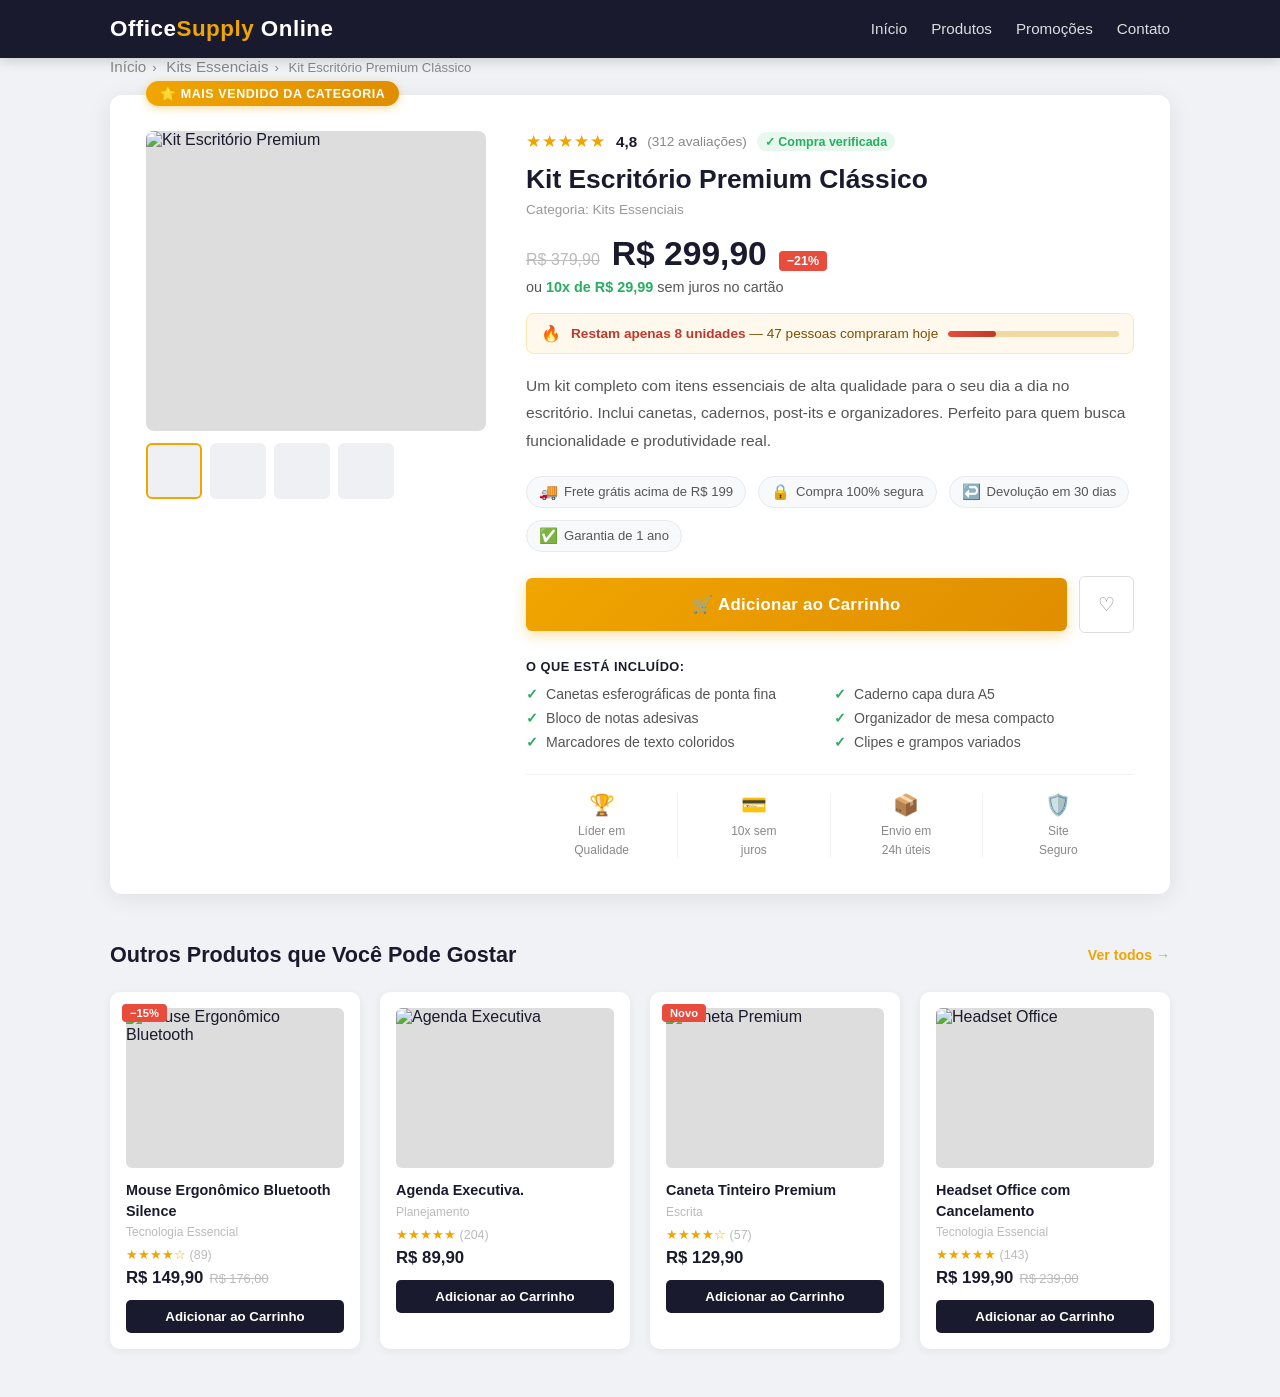
==== variant/index.html @ 4d8d6cfc "fix: renomeia HTMLs para index.html" ====
<!DOCTYPE html>
<html lang="pt-br">
<head>
    <meta charset="UTF-8">
    <meta name="viewport" content="width=device-width, initial-scale=1.0">
    <title>OfficeSupply Online - Kit Escritório Premium (Variante B)</title>
    <link rel="stylesheet" href="style-variant.css">
</head>
<body>
    <header>
        <div class="container">
            <h1>Office<span>Supply</span> Online</h1>
            <nav>
                <ul>
                    <li><a href="#">Início</a></li>
                    <li><a href="#">Produtos</a></li>
                    <li><a href="#">Promoções</a></li>
                    <li><a href="#">Contato</a></li>
                </ul>
            </nav>
        </div>
    </header>

    <main class="container">

        <!-- Breadcrumb adicionado para contexto e SEO -->
        <nav class="breadcrumb">
            <a href="#">Início</a><span>›</span>
            <a href="#">Kits Essenciais</a><span>›</span>
            Kit Escritório Premium Clássico
        </nav>

        <section class="product-detail">

            <!-- MUDANÇA B1: Badge de destaque para produto de alta margem -->
            <div class="high-margin-badge">⭐ Mais Vendido da Categoria</div>

            <div class="product-image">
                <img src="img001.jpeg" alt="Kit Escritório Premium"
                     onerror="this.style.background='#ddd';this.removeAttribute('onerror')">

                <!-- MUDANÇA B2: Miniaturas de imagem para simular galeria e aumentar engajamento -->
                <div class="image-thumbnails">
                    <span class="active"></span>
                    <span></span>
                    <span></span>
                    <span></span>
                </div>
            </div>

            <div class="product-info">

                <!-- MUDANÇA B3: Prova social antes do título (ancoragem de credibilidade) -->
                <div class="social-proof">
                    <span class="stars">★★★★★</span>
                    <span class="rating-score">4,8</span>
                    <span class="rating-count">(312 avaliações)</span>
                    <span class="verified-badge">✓ Compra verificada</span>
                </div>

                <h2 class="product-title">Kit Escritório Premium Clássico</h2>
                <p class="product-category">Categoria: Kits Essenciais</p>

                <!-- MUDANÇA B4: Preço com riscado + parcelamento (reduz barreira de preço) -->
                <div class="product-price">
                    <span class="original-price">R$ 379,90</span>
                    <span class="current-price">R$ 299,90</span>
                    <span class="discount-badge">−21%</span>
                </div>
                <p class="installment">
                    ou <strong>10x de R$ 29,99</strong> sem juros no cartão
                </p>

                <!-- MUDANÇA B5: Indicador de escassez com barra visual (urgência) -->
                <div class="scarcity-bar">
                    <span class="scarcity-icon">🔥</span>
                    <div class="scarcity-text">
                        <strong>Restam apenas 8 unidades</strong> — 47 pessoas compraram hoje
                    </div>
                    <div class="stock-bar-track">
                        <div class="stock-bar-fill"></div>
                    </div>
                </div>

                <p class="product-description">
                    Um kit completo com itens essenciais de alta qualidade para o seu dia a dia no escritório. Inclui canetas, cadernos, post-its e organizadores. Perfeito para quem busca funcionalidade e produtividade real.
                </p>

                <!-- MUDANÇA B6: Value props inline (frete grátis, garantia, devolução) -->
                <div class="value-props">
                    <span class="value-prop"><span class="value-prop-icon">🚚</span> Frete grátis acima de R$ 199</span>
                    <span class="value-prop"><span class="value-prop-icon">🔒</span> Compra 100% segura</span>
                    <span class="value-prop"><span class="value-prop-icon">↩️</span> Devolução em 30 dias</span>
                    <span class="value-prop"><span class="value-prop-icon">✅</span> Garantia de 1 ano</span>
                </div>

                <!-- MUDANÇA B7: CTA com botão de wishlist ao lado (mais destacado e completo) -->
                <div class="cta-block">
                    <button class="add-to-cart-btn" id="mainCta">🛒 Adicionar ao Carrinho</button>
                    <button class="wishlist-btn" title="Salvar na lista de desejos">♡</button>
                </div>

                <!-- MUDANÇA B8: Features com checkmarks e grid (mais escaneável) -->
                <div class="product-features">
                    <h3>O que está incluído:</h3>
                    <ul>
                        <li>Canetas esferográficas de ponta fina</li>
                        <li>Caderno capa dura A5</li>
                        <li>Bloco de notas adesivas</li>
                        <li>Organizador de mesa compacto</li>
                        <li>Marcadores de texto coloridos</li>
                        <li>Clipes e grampos variados</li>
                    </ul>
                </div>

                <!-- MUDANÇA B9: Tira de trust icons (reforço final antes de sair da página) -->
                <div class="trust-strip">
                    <div class="trust-item">
                        <span class="trust-icon">🏆</span>
                        <span class="trust-label">Líder em<br>Qualidade</span>
                    </div>
                    <div class="trust-item">
                        <span class="trust-icon">💳</span>
                        <span class="trust-label">10x sem<br>juros</span>
                    </div>
                    <div class="trust-item">
                        <span class="trust-icon">📦</span>
                        <span class="trust-label">Envio em<br>24h úteis</span>
                    </div>
                    <div class="trust-item">
                        <span class="trust-icon">🛡️</span>
                        <span class="trust-label">Site<br>Seguro</span>
                    </div>
                </div>
            </div>
        </section>

        <section class="featured-products">
            <div class="section-header">
                <h2>Outros Produtos que Você Pode Gostar</h2>
                <a href="#">Ver todos →</a>
            </div>
            <div class="product-grid">
                <div class="product-card">
                    <span class="card-badge">−15%</span>
                    <img src="mouse.jpg" alt="Mouse Ergonômico Bluetooth"
                         onerror="this.style.background='#ddd';this.removeAttribute('onerror')">
                    <h3>Mouse Ergonômico Bluetooth Silence</h3>
                    <p class="card-category">Tecnologia Essencial</p>
                    <div class="card-stars">★★★★☆ <span style="color:#bbb;font-size:0.78rem">(89)</span></div>
                    <div class="card-price-row">
                        <span class="card-price">R$ 149,90</span>
                        <span class="card-old-price">R$ 176,00</span>
                    </div>
                    <button class="add-to-cart-btn-small">Adicionar ao Carrinho</button>
                </div>
                <div class="product-card">
                    <img src="agenda.webp" alt="Agenda Executiva"
                         onerror="this.style.background='#ddd';this.removeAttribute('onerror')">
                    <h3>Agenda Executiva.</h3>
                    <p class="card-category">Planejamento</p>
                    <div class="card-stars">★★★★★ <span style="color:#bbb;font-size:0.78rem">(204)</span></div>
                    <div class="card-price-row">
                        <span class="card-price">R$ 89,90</span>
                    </div>
                    <button class="add-to-cart-btn-small">Adicionar ao Carrinho</button>
                </div>
                <div class="product-card">
                    <span class="card-badge">Novo</span>
                    <img src="caneta.jpg" alt="Caneta Premium"
                         onerror="this.style.background='#ddd';this.removeAttribute('onerror')">
                    <h3>Caneta Tinteiro Premium</h3>
                    <p class="card-category">Escrita</p>
                    <div class="card-stars">★★★★☆ <span style="color:#bbb;font-size:0.78rem">(57)</span></div>
                    <div class="card-price-row">
                        <span class="card-price">R$ 129,90</span>
                    </div>
                    <button class="add-to-cart-btn-small">Adicionar ao Carrinho</button>
                </div>
                <div class="product-card">
                    <img src="headet.jpg" alt="Headset Office"
                         onerror="this.style.background='#ddd';this.removeAttribute('onerror')">
                    <h3>Headset Office com Cancelamento</h3>
                    <p class="card-category">Tecnologia Essencial</p>
                    <div class="card-stars">★★★★★ <span style="color:#bbb;font-size:0.78rem">(143)</span></div>
                    <div class="card-price-row">
                        <span class="card-price">R$ 199,90</span>
                        <span class="card-old-price">R$ 239,00</span>
                    </div>
                    <button class="add-to-cart-btn-small">Adicionar ao Carrinho</button>
                </div>
            </div>
        </section>
    </main>

    <!-- Toast de feedback ao clicar em Adicionar -->
    <div class="toast" id="toast">
        <span class="toast-icon">🛒</span>
        <span>Kit adicionado ao carrinho com sucesso!</span>
    </div>

    <script>
        // Feedback visual no CTA principal
        const btn = document.getElementById('mainCta');
        const toast = document.getElementById('toast');
        let toastTimer;

        btn.addEventListener('click', () => {
            btn.textContent = '✓ Adicionado!';
            btn.style.background = 'linear-gradient(135deg, #27ae60, #1e8449)';
            btn.style.boxShadow = '0 4px 14px rgba(39,174,96,0.35)';

            toast.classList.add('show');
            clearTimeout(toastTimer);
            toastTimer = setTimeout(() => {
                toast.classList.remove('show');
                setTimeout(() => {
                    btn.textContent = '🛒 Adicionar ao Carrinho';
                    btn.style.background = '';
                    btn.style.boxShadow = '';
                }, 400);
            }, 2800);
        });

        // Wishlist toggle
        const wishBtn = document.querySelector('.wishlist-btn');
        wishBtn.addEventListener('click', () => {
            const active = wishBtn.textContent === '♥';
            wishBtn.textContent = active ? '♡' : '♥';
            wishBtn.style.color = active ? '' : '#e74c3c';
            wishBtn.style.borderColor = active ? '' : '#e74c3c';
        });

        // Thumbnails simulados
        document.querySelectorAll('.image-thumbnails span').forEach(thumb => {
            thumb.addEventListener('click', () => {
                document.querySelectorAll('.image-thumbnails span').forEach(t => t.classList.remove('active'));
                thumb.classList.add('active');
            });
        });
    </script>
</body>
</html>
---- variant/style-variant.css ----
/* === RESET & BASE === */
*, *::before, *::after { box-sizing: border-box; margin: 0; padding: 0; }

body {
  font-family: 'Segoe UI', Arial, sans-serif;
  background: #f0f2f5;
  color: #1a1a2e;
}

.container {
  max-width: 1100px;
  margin: 0 auto;
  padding: 0 20px;
}

/* === HEADER === */
header {
  background: #1a1a2e;
  color: #fff;
  padding: 16px 0;
  position: sticky;
  top: 0;
  z-index: 100;
  box-shadow: 0 2px 12px rgba(0,0,0,0.18);
}

header .container {
  display: flex;
  align-items: center;
  justify-content: space-between;
}

header h1 {
  font-size: 1.4rem;
  letter-spacing: 0.5px;
}

header h1 span {
  color: #f0a500;
}

nav ul {
  list-style: none;
  display: flex;
  gap: 24px;
}

nav a {
  color: rgba(255,255,255,0.85);
  text-decoration: none;
  font-size: 0.95rem;
  transition: color 0.2s;
}

nav a:hover { color: #f0a500; }

/* === MAIN === */
main { padding: 36px 0; }

/* === BREADCRUMB === */
.breadcrumb {
  font-size: 0.82rem;
  color: #888;
  margin-bottom: 20px;
}
.breadcrumb a { color: #888; text-decoration: none; }
.breadcrumb a:hover { color: #1a1a2e; }
.breadcrumb span { margin: 0 6px; }

/* === PRODUCT DETAIL === */
.product-detail {
  display: flex;
  gap: 40px;
  background: #fff;
  border-radius: 12px;
  padding: 36px;
  margin-bottom: 48px;
  box-shadow: 0 4px 24px rgba(0,0,0,0.08);
  position: relative;
}

/* === HIGH-MARGIN BADGE === */
.high-margin-badge {
  position: absolute;
  top: -14px;
  left: 36px;
  background: linear-gradient(90deg, #f0a500, #e08e00);
  color: #fff;
  font-size: 0.78rem;
  font-weight: 700;
  padding: 5px 14px;
  border-radius: 20px;
  letter-spacing: 0.6px;
  text-transform: uppercase;
  box-shadow: 0 2px 8px rgba(240,165,0,0.4);
}

/* === PRODUCT IMAGE === */
.product-image {
  flex: 0 0 340px;
  position: relative;
}

.product-image img {
  width: 100%;
  border-radius: 8px;
  object-fit: cover;
  background: #eef0f3;
  min-height: 300px;
  display: block;
}

.image-thumbnails {
  display: flex;
  gap: 8px;
  margin-top: 12px;
}

.image-thumbnails span {
  width: 56px;
  height: 56px;
  background: #eef0f3;
  border-radius: 6px;
  border: 2px solid transparent;
  cursor: pointer;
  display: block;
  transition: border-color 0.2s;
}

.image-thumbnails span.active,
.image-thumbnails span:hover {
  border-color: #f0a500;
}

/* === PRODUCT INFO === */
.product-info { flex: 1; }

/* === SOCIAL PROOF === */
.social-proof {
  display: flex;
  align-items: center;
  gap: 10px;
  margin-bottom: 10px;
}

.stars {
  color: #f0a500;
  font-size: 1.05rem;
  letter-spacing: 1px;
}

.rating-score {
  font-weight: 700;
  font-size: 0.95rem;
  color: #1a1a2e;
}

.rating-count {
  font-size: 0.85rem;
  color: #888;
}

.verified-badge {
  font-size: 0.78rem;
  color: #27ae60;
  font-weight: 600;
  background: #e8f8ef;
  padding: 2px 8px;
  border-radius: 10px;
}

.product-title {
  font-size: 1.65rem;
  font-weight: 700;
  margin-bottom: 6px;
  color: #1a1a2e;
  line-height: 1.3;
}

.product-category {
  color: #999;
  font-size: 0.85rem;
  margin-bottom: 18px;
}

/* === PRICE BLOCK === */
.product-price {
  margin-bottom: 6px;
  display: flex;
  align-items: baseline;
  gap: 12px;
}

.original-price {
  font-size: 1rem;
  color: #bbb;
  text-decoration: line-through;
}

.current-price {
  font-size: 2.1rem;
  font-weight: 800;
  color: #1a1a2e;
}

.discount-badge {
  background: #e74c3c;
  color: #fff;
  font-size: 0.78rem;
  font-weight: 700;
  padding: 3px 8px;
  border-radius: 4px;
}

.installment {
  font-size: 0.9rem;
  color: #555;
  margin-bottom: 18px;
}

.installment strong {
  color: #27ae60;
  font-weight: 700;
}

/* === SCARCITY === */
.scarcity-bar {
  background: #fff8ec;
  border: 1px solid #fde8b0;
  border-radius: 8px;
  padding: 10px 14px;
  margin-bottom: 18px;
  display: flex;
  align-items: center;
  gap: 10px;
}

.scarcity-icon { font-size: 1rem; }

.scarcity-text {
  font-size: 0.85rem;
  color: #7d4f00;
}

.scarcity-text strong {
  color: #c0392b;
}

.stock-bar-track {
  flex: 1;
  height: 6px;
  background: #f0d9a0;
  border-radius: 3px;
  overflow: hidden;
}

.stock-bar-fill {
  height: 100%;
  width: 28%;
  background: linear-gradient(90deg, #e74c3c, #c0392b);
  border-radius: 3px;
}

/* === DESCRIPTION === */
.product-description {
  line-height: 1.75;
  color: #555;
  margin-bottom: 22px;
  font-size: 0.97rem;
}

/* === VALUE PROPS === */
.value-props {
  display: flex;
  gap: 12px;
  margin-bottom: 24px;
  flex-wrap: wrap;
}

.value-prop {
  display: flex;
  align-items: center;
  gap: 6px;
  font-size: 0.82rem;
  color: #555;
  background: #f8f9fb;
  padding: 6px 12px;
  border-radius: 20px;
  border: 1px solid #e8eaf0;
}

.value-prop-icon { font-size: 0.95rem; }

/* === CTA BLOCK === */
.cta-block {
  display: flex;
  gap: 12px;
  margin-bottom: 26px;
  align-items: center;
}

.add-to-cart-btn {
  background: linear-gradient(135deg, #f0a500, #e08e00);
  color: #fff;
  border: none;
  padding: 16px 36px;
  font-size: 1.05rem;
  font-weight: 700;
  border-radius: 6px;
  cursor: pointer;
  flex: 1;
  transition: transform 0.15s, box-shadow 0.15s;
  box-shadow: 0 4px 14px rgba(240,165,0,0.35);
  letter-spacing: 0.3px;
}

.add-to-cart-btn:hover {
  transform: translateY(-1px);
  box-shadow: 0 6px 20px rgba(240,165,0,0.45);
}

.add-to-cart-btn:active {
  transform: translateY(0);
}

.wishlist-btn {
  background: #fff;
  border: 1.5px solid #ddd;
  color: #888;
  padding: 16px 18px;
  border-radius: 6px;
  cursor: pointer;
  font-size: 1.2rem;
  transition: border-color 0.2s, color 0.2s;
}

.wishlist-btn:hover {
  border-color: #e74c3c;
  color: #e74c3c;
}

/* === FEATURES === */
.product-features h3 {
  font-size: 0.95rem;
  font-weight: 700;
  margin-bottom: 12px;
  color: #1a1a2e;
  text-transform: uppercase;
  letter-spacing: 0.5px;
  font-size: 0.8rem;
}

.product-features ul {
  list-style: none;
  display: grid;
  grid-template-columns: 1fr 1fr;
  gap: 8px;
}

.product-features li {
  display: flex;
  align-items: center;
  gap: 8px;
  font-size: 0.88rem;
  color: #555;
}

.product-features li::before {
  content: '✓';
  color: #27ae60;
  font-weight: 700;
  font-size: 0.9rem;
  flex-shrink: 0;
}

/* === TRUST FOOTER === */
.trust-strip {
  display: flex;
  gap: 0;
  border-top: 1px solid #f0f2f5;
  margin-top: 24px;
  padding-top: 18px;
}

.trust-item {
  flex: 1;
  text-align: center;
  padding: 0 8px;
  border-right: 1px solid #f0f2f5;
}

.trust-item:last-child { border-right: none; }

.trust-icon { font-size: 1.3rem; display: block; margin-bottom: 4px; }

.trust-label {
  font-size: 0.75rem;
  color: #888;
  line-height: 1.4;
}

/* === SECTION DIVIDER === */
.section-header {
  display: flex;
  align-items: center;
  justify-content: space-between;
  margin-bottom: 24px;
}

.section-header h2 {
  font-size: 1.35rem;
  color: #1a1a2e;
}

.section-header a {
  font-size: 0.88rem;
  color: #f0a500;
  text-decoration: none;
  font-weight: 600;
}

/* === FEATURED === */
.featured-products { margin-bottom: 48px; }

.product-grid {
  display: grid;
  grid-template-columns: repeat(auto-fill, minmax(220px, 1fr));
  gap: 20px;
}

.product-card {
  background: #fff;
  border-radius: 10px;
  padding: 16px;
  box-shadow: 0 2px 10px rgba(0,0,0,0.06);
  transition: transform 0.2s, box-shadow 0.2s;
  cursor: pointer;
  position: relative;
}

.product-card:hover {
  transform: translateY(-3px);
  box-shadow: 0 8px 24px rgba(0,0,0,0.1);
}

.card-badge {
  position: absolute;
  top: 12px;
  left: 12px;
  background: #e74c3c;
  color: #fff;
  font-size: 0.7rem;
  font-weight: 700;
  padding: 3px 8px;
  border-radius: 4px;
}

.product-card img {
  width: 100%;
  height: 160px;
  object-fit: cover;
  border-radius: 6px;
  background: #eef0f3;
  display: block;
  margin-bottom: 12px;
}

.product-card h3 {
  font-size: 0.9rem;
  margin-bottom: 4px;
  color: #1a1a2e;
  line-height: 1.4;
}

.card-category {
  font-size: 0.75rem;
  color: #bbb;
  margin-bottom: 8px;
}

.card-stars { font-size: 0.8rem; color: #f0a500; margin-bottom: 6px; }

.card-price-row {
  display: flex;
  align-items: baseline;
  gap: 6px;
  margin-bottom: 12px;
}

.card-price {
  font-size: 1.05rem;
  font-weight: 700;
  color: #1a1a2e;
}

.card-old-price {
  font-size: 0.8rem;
  color: #bbb;
  text-decoration: line-through;
}

.add-to-cart-btn-small {
  background: #1a1a2e;
  color: #fff;
  border: none;
  padding: 9px 16px;
  font-size: 0.83rem;
  font-weight: 600;
  border-radius: 5px;
  cursor: pointer;
  width: 100%;
  transition: background 0.2s;
}

.add-to-cart-btn-small:hover {
  background: #f0a500;
}

/* === TOAST NOTIFICATION === */
.toast {
  position: fixed;
  bottom: 28px;
  right: 28px;
  background: #1a1a2e;
  color: #fff;
  padding: 14px 22px;
  border-radius: 8px;
  font-size: 0.92rem;
  box-shadow: 0 6px 24px rgba(0,0,0,0.18);
  transform: translateY(80px);
  opacity: 0;
  transition: transform 0.35s cubic-bezier(0.34,1.56,0.64,1), opacity 0.35s;
  z-index: 999;
  display: flex;
  align-items: center;
  gap: 10px;
}

.toast.show {
  transform: translateY(0);
  opacity: 1;
}

.toast-icon { font-size: 1.1rem; }

/* === RESPONSIVE === */
@media (max-width: 750px) {
  .product-detail { flex-direction: column; padding: 24px; }
  .product-image { flex: unset; }
  .product-features ul { grid-template-columns: 1fr; }
  .trust-strip { flex-wrap: wrap; gap: 12px; }
  .trust-item { border-right: none; flex: 0 0 48%; }
  .cta-block { flex-direction: column; }
  .add-to-cart-btn { width: 100%; }
}
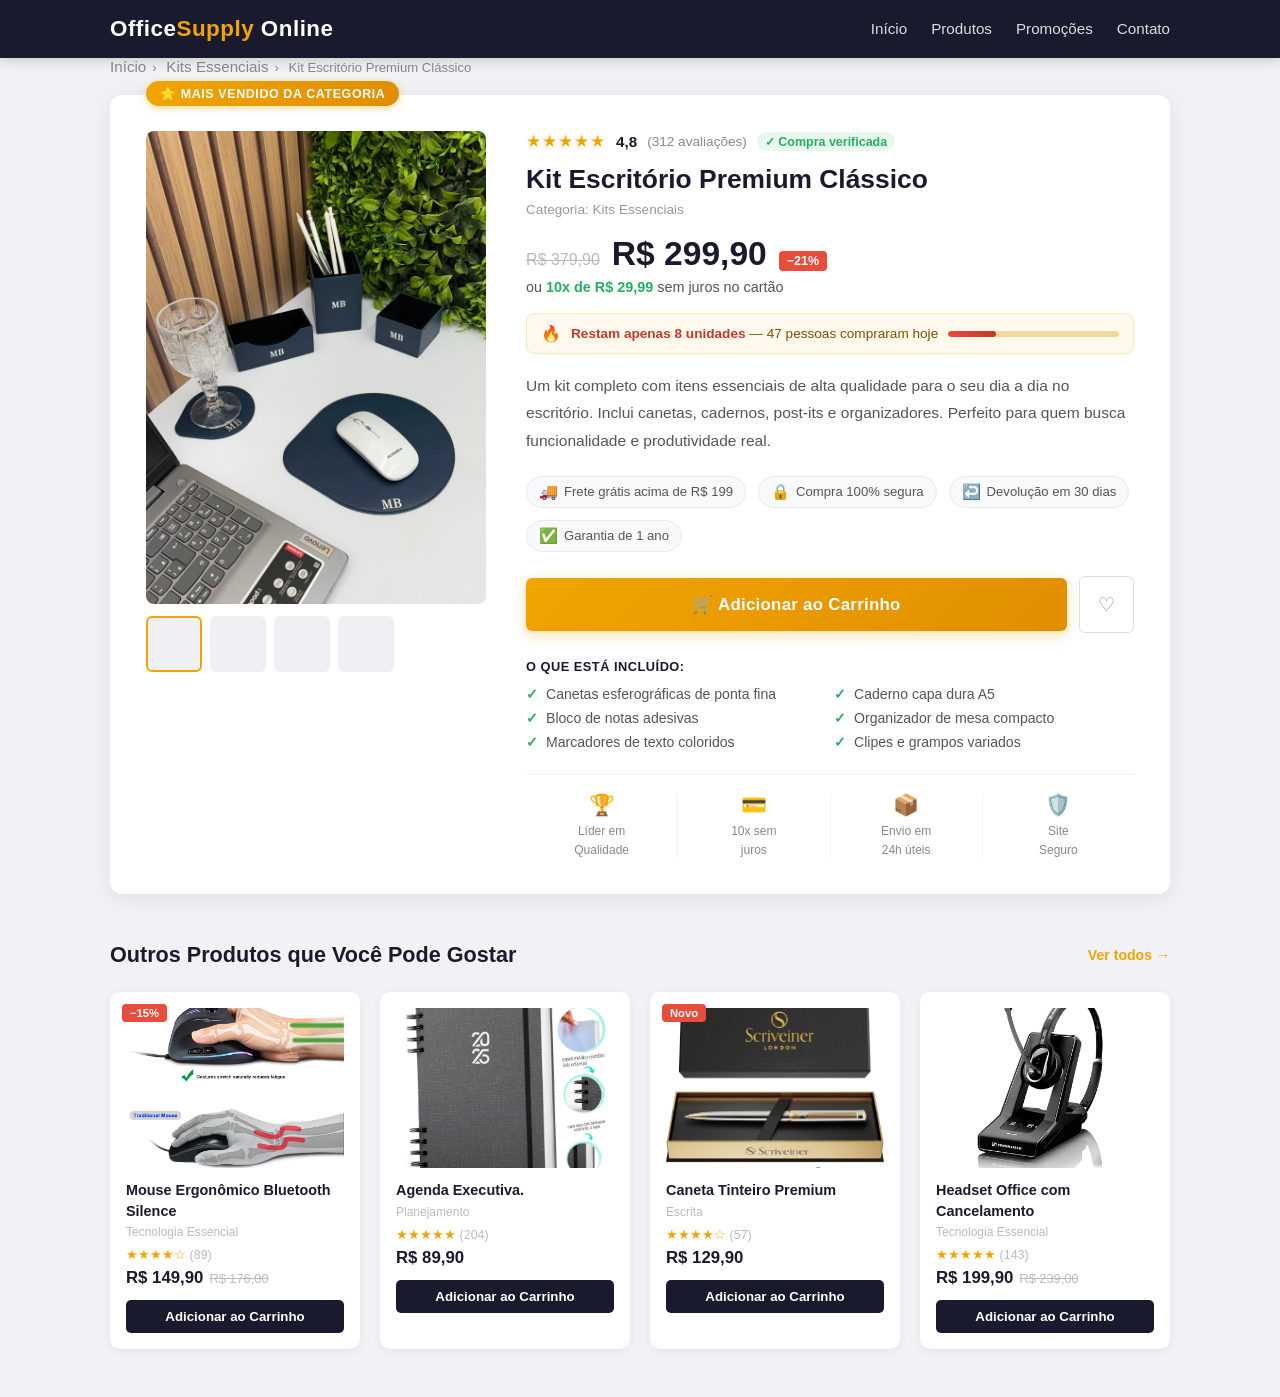
==== commit b139a499: "feat: atualiza imagens" ====
--- a/variant/index.html
+++ b/variant/index.html
@@ -1,4 +1,4 @@
-<!DOCTYPE html>
+﻿<!DOCTYPE html>
 <html lang="pt-br">
 <head>
     <meta charset="UTF-8">
@@ -155,7 +155,7 @@
                     <button class="add-to-cart-btn-small">Adicionar ao Carrinho</button>
                 </div>
                 <div class="product-card">
-                    <img src="agenda.webp" alt="Agenda Executiva"
+                    <img src="agenda.jpg" alt="Agenda Executiva"
                          onerror="this.style.background='#ddd';this.removeAttribute('onerror')">
                     <h3>Agenda Executiva.</h3>
                     <p class="card-category">Planejamento</p>
@@ -178,7 +178,7 @@
                     <button class="add-to-cart-btn-small">Adicionar ao Carrinho</button>
                 </div>
                 <div class="product-card">
-                    <img src="headet.jpg" alt="Headset Office"
+                    <img src="headset.jpg" alt="Headset Office"
                          onerror="this.style.background='#ddd';this.removeAttribute('onerror')">
                     <h3>Headset Office com Cancelamento</h3>
                     <p class="card-category">Tecnologia Essencial</p>
@@ -241,3 +241,4 @@
     </script>
 </body>
 </html>
+
